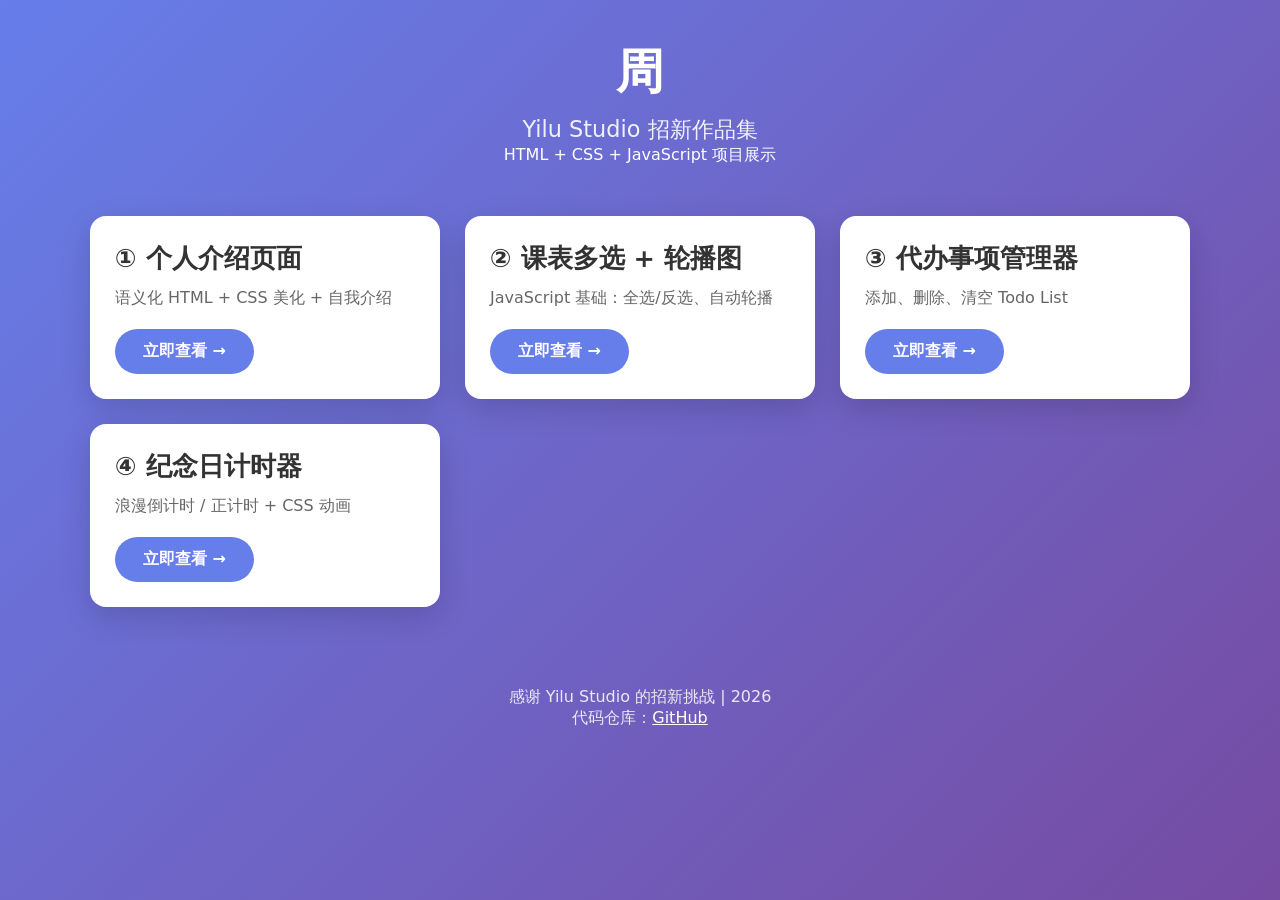
==== index.html @ c533d05a "Add initial HTML structure for portfolio site" ====
<!DOCTYPE html>
<html lang="zh-CN">
<head>
    <meta charset="UTF-8">
    <meta name="viewport" content="width=device-width, initial-scale=1.0">
    <title>周 | Yilu 招新作品集</title>
    <style>
        * { margin: 0; padding: 0; box-sizing: border-box; }
        body {
            font-family: "Microsoft YaHei", system-ui, sans-serif;
            background: linear-gradient(135deg, #667eea 0%, #764ba2 100%);
            color: #333;
            min-height: 100vh;
            padding: 40px 20px;
        }
        .container {
            max-width: 1100px;
            margin: 0 auto;
        }
        header {
            text-align: center;
            color: white;
            margin-bottom: 50px;
        }
        h1 { font-size: 3rem; margin-bottom: 10px; }
        .subtitle { font-size: 1.4rem; opacity: 0.9; }
        .projects {
            display: grid;
            grid-template-columns: repeat(auto-fit, minmax(300px, 1fr));
            gap: 25px;
        }
        .card {
            background: white;
            border-radius: 16px;
            padding: 25px;
            box-shadow: 0 10px 30px rgba(0,0,0,0.15);
            transition: all 0.3s;
        }
        .card:hover {
            transform: translateY(-8px);
            box-shadow: 0 20px 40px rgba(0,0,0,0.2);
        }
        .card h3 { font-size: 1.6rem; margin-bottom: 12px; color: #333; }
        .card p { color: #666; margin-bottom: 20px; }
        .btn {
            display: inline-block;
            padding: 12px 28px;
            background: #667eea;
            color: white;
            text-decoration: none;
            border-radius: 50px;
            font-weight: bold;
        }
        .btn:hover { background: #5a67d8; }
        footer {
            text-align: center;
            margin-top: 80px;
            color: rgba(255,255,255,0.85);
        }
    </style>
</head>
<body>
    <div class="container">
        <header>
            <h1>周</h1>
            <p class="subtitle">Yilu Studio 招新作品集</p>
            <p>HTML + CSS + JavaScript 项目展示</p>
        </header>

        <div class="projects">
            <div class="card">
                <h3>① 个人介绍页面</h3>
                <p>语义化 HTML + CSS 美化 + 自我介绍</p>
                <a href="personal-intro/" class="btn">立即查看 →</a>
            </div>
            <div class="card">
                <h3>② 课表多选 + 轮播图</h3>
                <p>JavaScript 基础：全选/反选、自动轮播</p>
                <a href="course-table/" class="btn">立即查看 →</a>
            </div>
            <div class="card">
                <h3>③ 代办事项管理器</h3>
                <p>添加、删除、清空 Todo List</p>
                <a href="todo-list/" class="btn">立即查看 →</a>
            </div>
            <div class="card">
                <h3>④ 纪念日计时器</h3>
                <p>浪漫倒计时 / 正计时 + CSS 动画</p>
                <a href="timer/" class="btn">立即查看 →</a>
            </div>
        </div>

        <footer>
            <p>感谢 Yilu Studio 的招新挑战 | 2026</p>
            <p>
                代码仓库：<a href="https://github.com/zz5176994-debug/yilu-zhaoxin" style="color:white;">GitHub</a>
            </p>
        </footer>
    </div>
</body>
</html>
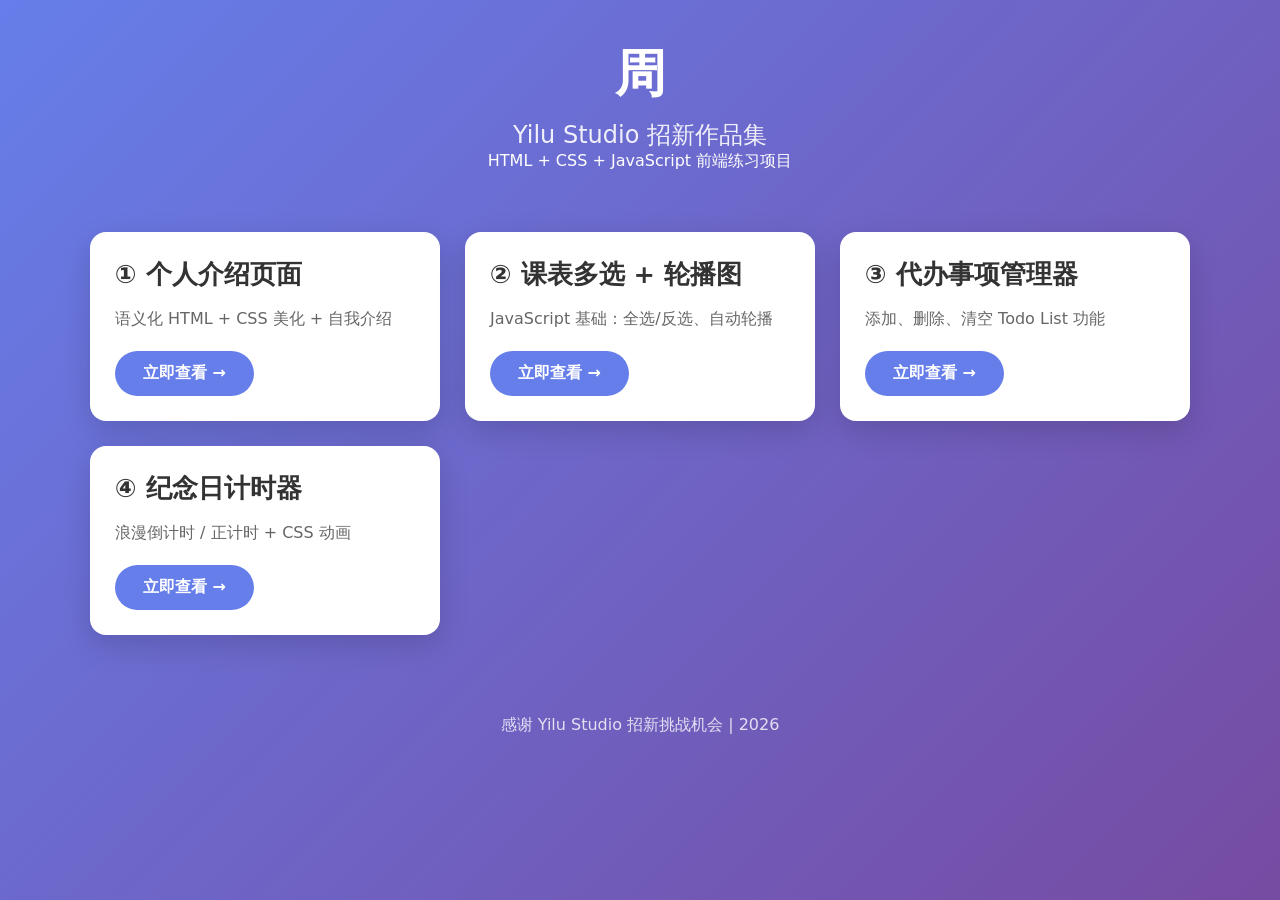
==== commit 2e938be3: "refactor: 整理 yilu_zhaoxin 文件夹结构 - 将文件移动并分类到 course-table、personal-intro、timer、todo-list 等子文件夹 - 移动图" ====
--- a/index.html
+++ b/index.html
@@ -1,101 +1,95 @@
-<!DOCTYPE html>
-<html lang="zh-CN">
-<head>
-    <meta charset="UTF-8">
-    <meta name="viewport" content="width=device-width, initial-scale=1.0">
-    <title>周 | Yilu 招新作品集</title>
-    <style>
-        * { margin: 0; padding: 0; box-sizing: border-box; }
-        body {
-            font-family: "Microsoft YaHei", system-ui, sans-serif;
-            background: linear-gradient(135deg, #667eea 0%, #764ba2 100%);
-            color: #333;
-            min-height: 100vh;
-            padding: 40px 20px;
-        }
-        .container {
-            max-width: 1100px;
-            margin: 0 auto;
-        }
-        header {
-            text-align: center;
-            color: white;
-            margin-bottom: 50px;
-        }
-        h1 { font-size: 3rem; margin-bottom: 10px; }
-        .subtitle { font-size: 1.4rem; opacity: 0.9; }
-        .projects {
-            display: grid;
-            grid-template-columns: repeat(auto-fit, minmax(300px, 1fr));
-            gap: 25px;
-        }
-        .card {
-            background: white;
-            border-radius: 16px;
-            padding: 25px;
-            box-shadow: 0 10px 30px rgba(0,0,0,0.15);
-            transition: all 0.3s;
-        }
-        .card:hover {
-            transform: translateY(-8px);
-            box-shadow: 0 20px 40px rgba(0,0,0,0.2);
-        }
-        .card h3 { font-size: 1.6rem; margin-bottom: 12px; color: #333; }
-        .card p { color: #666; margin-bottom: 20px; }
-        .btn {
-            display: inline-block;
-            padding: 12px 28px;
-            background: #667eea;
-            color: white;
-            text-decoration: none;
-            border-radius: 50px;
-            font-weight: bold;
-        }
-        .btn:hover { background: #5a67d8; }
-        footer {
-            text-align: center;
-            margin-top: 80px;
-            color: rgba(255,255,255,0.85);
-        }
-    </style>
-</head>
-<body>
-    <div class="container">
-        <header>
-            <h1>周</h1>
-            <p class="subtitle">Yilu Studio 招新作品集</p>
-            <p>HTML + CSS + JavaScript 项目展示</p>
-        </header>
-
-        <div class="projects">
-            <div class="card">
-                <h3>① 个人介绍页面</h3>
-                <p>语义化 HTML + CSS 美化 + 自我介绍</p>
-                <a href="personal-intro/" class="btn">立即查看 →</a>
-            </div>
-            <div class="card">
-                <h3>② 课表多选 + 轮播图</h3>
-                <p>JavaScript 基础：全选/反选、自动轮播</p>
-                <a href="course-table/" class="btn">立即查看 →</a>
-            </div>
-            <div class="card">
-                <h3>③ 代办事项管理器</h3>
-                <p>添加、删除、清空 Todo List</p>
-                <a href="todo-list/" class="btn">立即查看 →</a>
-            </div>
-            <div class="card">
-                <h3>④ 纪念日计时器</h3>
-                <p>浪漫倒计时 / 正计时 + CSS 动画</p>
-                <a href="timer/" class="btn">立即查看 →</a>
-            </div>
-        </div>
-
-        <footer>
-            <p>感谢 Yilu Studio 的招新挑战 | 2026</p>
-            <p>
-                代码仓库：<a href="https://github.com/zz5176994-debug/yilu-zhaoxin" style="color:white;">GitHub</a>
-            </p>
-        </footer>
-    </div>
-</body>
-</html>
+<!DOCTYPE html>
+<html lang="zh-CN">
+<head>
+    <meta charset="UTF-8">
+    <meta name="viewport" content="width=device-width, initial-scale=1.0">
+    <title>周 | Yilu Studio 招新作品集</title>
+    <style>
+        * { margin: 0; padding: 0; box-sizing: border-box; }
+        body {
+            font-family: "Microsoft YaHei", system-ui, sans-serif;
+            background: linear-gradient(135deg, #667eea 0%, #764ba2 100%);
+            min-height: 100vh;
+            padding: 40px 20px;
+            color: #333;
+        }
+        .container { max-width: 1100px; margin: 0 auto; }
+        header {
+            text-align: center;
+            color: white;
+            margin-bottom: 60px;
+        }
+        h1 { font-size: 3.2rem; margin-bottom: 10px; }
+        .subtitle { font-size: 1.5rem; opacity: 0.9; }
+        .projects {
+            display: grid;
+            grid-template-columns: repeat(auto-fit, minmax(300px, 1fr));
+            gap: 25px;
+        }
+        .card {
+            background: white;
+            border-radius: 16px;
+            padding: 25px;
+            box-shadow: 0 10px 30px rgba(0,0,0,0.15);
+            transition: all 0.3s;
+        }
+        .card:hover {
+            transform: translateY(-10px);
+            box-shadow: 0 20px 40px rgba(0,0,0,0.2);
+        }
+        .card h3 { font-size: 1.6rem; margin-bottom: 15px; }
+        .card p { color: #666; margin-bottom: 20px; line-height: 1.5; }
+        .btn {
+            display: inline-block;
+            padding: 12px 28px;
+            background: #667eea;
+            color: white;
+            text-decoration: none;
+            border-radius: 50px;
+            font-weight: bold;
+        }
+        .btn:hover { background: #5a67d8; }
+        footer {
+            text-align: center;
+            margin-top: 80px;
+            color: rgba(255,255,255,0.8);
+        }
+    </style>
+</head>
+<body>
+    <div class="container">
+        <header>
+            <h1>周</h1>
+            <p class="subtitle">Yilu Studio 招新作品集</p>
+            <p>HTML + CSS + JavaScript 前端练习项目</p>
+        </header>
+
+        <div class="projects">
+            <div class="card">
+                <h3>① 个人介绍页面</h3>
+                <p>语义化 HTML + CSS 美化 + 自我介绍</p>
+                <a href="yilu_zhaoxin/personal-intro/" class="btn">立即查看 →</a>
+            </div>
+            <div class="card">
+                <h3>② 课表多选 + 轮播图</h3>
+                <p>JavaScript 基础：全选/反选、自动轮播</p>
+                <a href="yilu_zhaoxin/course-table/" class="btn">立即查看 →</a>
+            </div>
+            <div class="card">
+                <h3>③ 代办事项管理器</h3>
+                <p>添加、删除、清空 Todo List 功能</p>
+                <a href="yilu_zhaoxin/todo-list/" class="btn">立即查看 →</a>
+            </div>
+            <div class="card">
+                <h3>④ 纪念日计时器</h3>
+                <p>浪漫倒计时 / 正计时 + CSS 动画</p>
+                <a href="yilu_zhaoxin/timer/" class="btn">立即查看 →</a>
+            </div>
+        </div>
+
+        <footer>
+            <p>感谢 Yilu Studio 招新挑战机会 | 2026</p>
+        </footer>
+    </div>
+</body>
+</html>
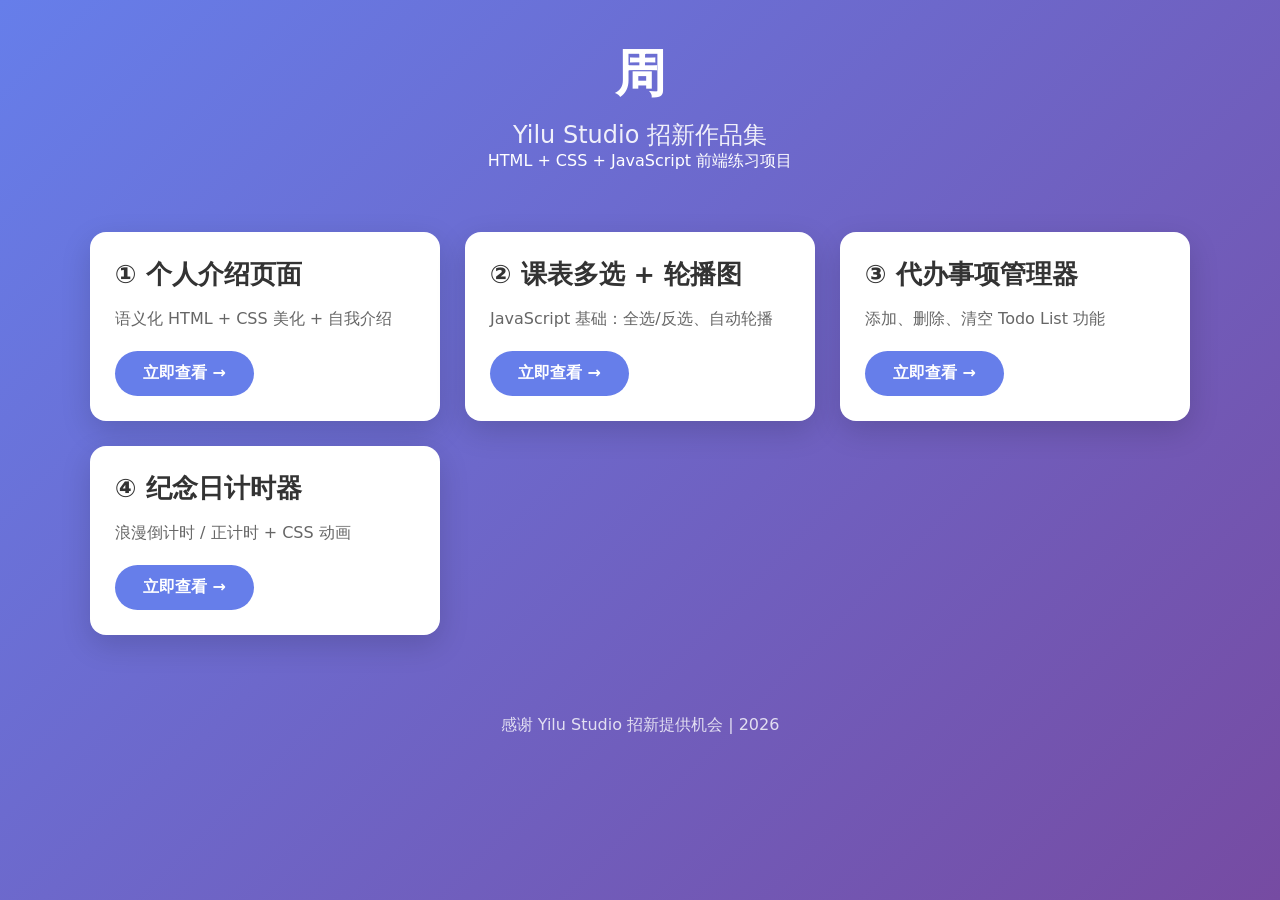
==== commit c33af9e3: "Fix HTML encoding issues and update links" ====
--- a/index.html
+++ b/index.html
@@ -68,27 +68,27 @@
             <div class="card">
                 <h3>① 个人介绍页面</h3>
                 <p>语义化 HTML + CSS 美化 + 自我介绍</p>
-                <a href="yilu_zhaoxin/personal-intro/" class="btn">立即查看 →</a>
+                <a href="yilu_zhaoxin/yilu_zhaoxin/personal-intro/" class="btn">立即查看 →</a>
             </div>
             <div class="card">
                 <h3>② 课表多选 + 轮播图</h3>
                 <p>JavaScript 基础：全选/反选、自动轮播</p>
-                <a href="yilu_zhaoxin/course-table/" class="btn">立即查看 →</a>
+                <a href="course-table/index.html" class="btn">立即查看 →</a>
             </div>
             <div class="card">
                 <h3>③ 代办事项管理器</h3>
                 <p>添加、删除、清空 Todo List 功能</p>
-                <a href="yilu_zhaoxin/todo-list/" class="btn">立即查看 →</a>
+                <a href="todo-list/memo.html" class="btn">立即查看 →</a>
             </div>
             <div class="card">
                 <h3>④ 纪念日计时器</h3>
                 <p>浪漫倒计时 / 正计时 + CSS 动画</p>
-                <a href="yilu_zhaoxin/timer/" class="btn">立即查看 →</a>
+                <a href="timer/timer.html" class="btn">立即查看 →</a>
             </div>
         </div>
 
         <footer>
-            <p>感谢 Yilu Studio 招新挑战机会 | 2026</p>
+            <p>感谢 Yilu Studio 招新提供机会 | 2026</p>
         </footer>
     </div>
 </body>
